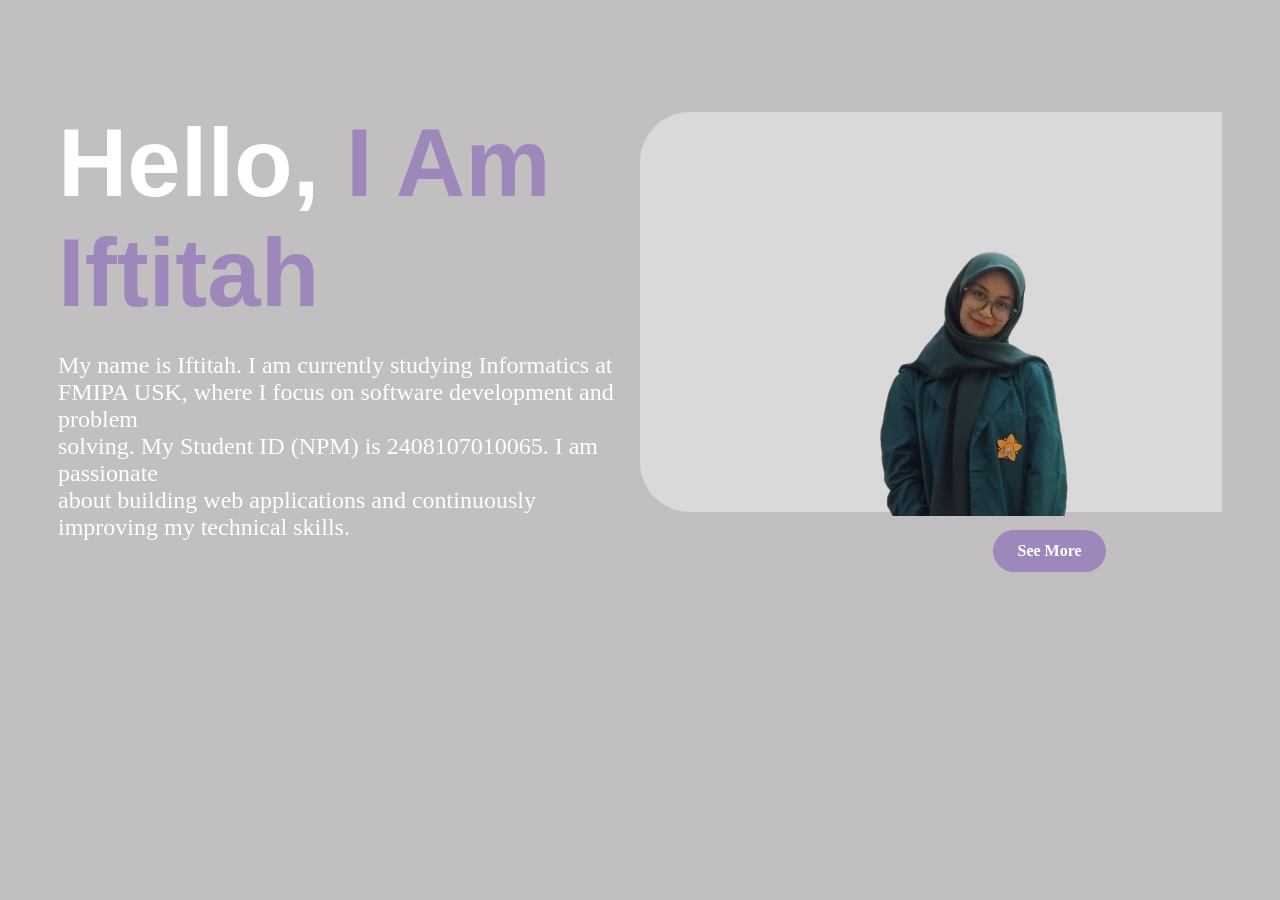
==== index.html @ fc4e30b4 "first" ====
<!DOCTYPE html>
<html>
    <head>
        <link rel="stylesheet" href="style.css">
    </head>
    <body>
    <div class="about-section">
        <div class="text">
            <div class="hero">
                <span class="white">Hello, </span>
                <span class="purple">I Am <br>Iftitah</span>
            </div>
            <p>
                My name is Iftitah. I am currently studying Informatics at <br>
                FMIPA USK, where I focus on software development and problem <br>
                solving. My Student ID (NPM) is 2408107010065. I am passionate <br>
                about building web applications and continuously improving my technical skills.
            </p>
        </div>

        <div class="wrapper">
            <div class="rectangle"></div>
            <img src="assets/me.png" alt="pic" class="photo">
            <a href="about.html" class="next-btn">See More</a>
        </div>
    </div>

</html>
---- style.css ----
body{
    background-color: #c1bfbf;
}

.hero {
    width: 100%;
    font-family: 'Inter', sans-serif;
    font-size: 96px;
    font-weight: 700;
    margin-top: 50px;
}

.about-section {
    display: flex;
    justify-content: space-between;
    align-items: center;
    padding: 50px;
}

.text {
    width: 50%;
}

.image {
    width: 40%;
    text-align: right;
}

.image img {
    max-width: 100%;
    height: auto;
}
.white {
    color: white;
}

.purple {
    color: #9E87BA;
}

p {
color: white;
font-size: 24px;
font-family: Inter;
font-weight: 500;
}

table, th, td {
  border: 1px solid black;
}

th, td {
  padding: 15px;
  text-align: center;
}

.wrapper {
    position: relative;
    width: 50%;
    height: 400px;
}

.rectangle {
    position: absolute;
    right: 0;
    width: 100%;
    height: 100%;
    background-color: #D9D9D9;
    border-radius: 50px 0 0 50px;
    z-index: 1;
}

.photo {
    position: absolute;
    right: 20%;
    top: 30%;
    width: 250px;
    z-index: 2;
}

.next-btn {
    position: absolute;
    bottom: -60px; /* supaya di bawah rectangle */
    right: 20%;
    padding: 12px 24px;
    background-color: #9E87BA;
    color: white;
    text-decoration: none;
    border-radius: 30px;
    font-weight: bold;
    transition: 0.3s;
}

.next-btn:hover {
    background-color: #6B5D8E;
}

.lists {
    display: flex;
    justify-content: space-between;
    padding: 50px;
}

.list-item {
    width: 30%;
}
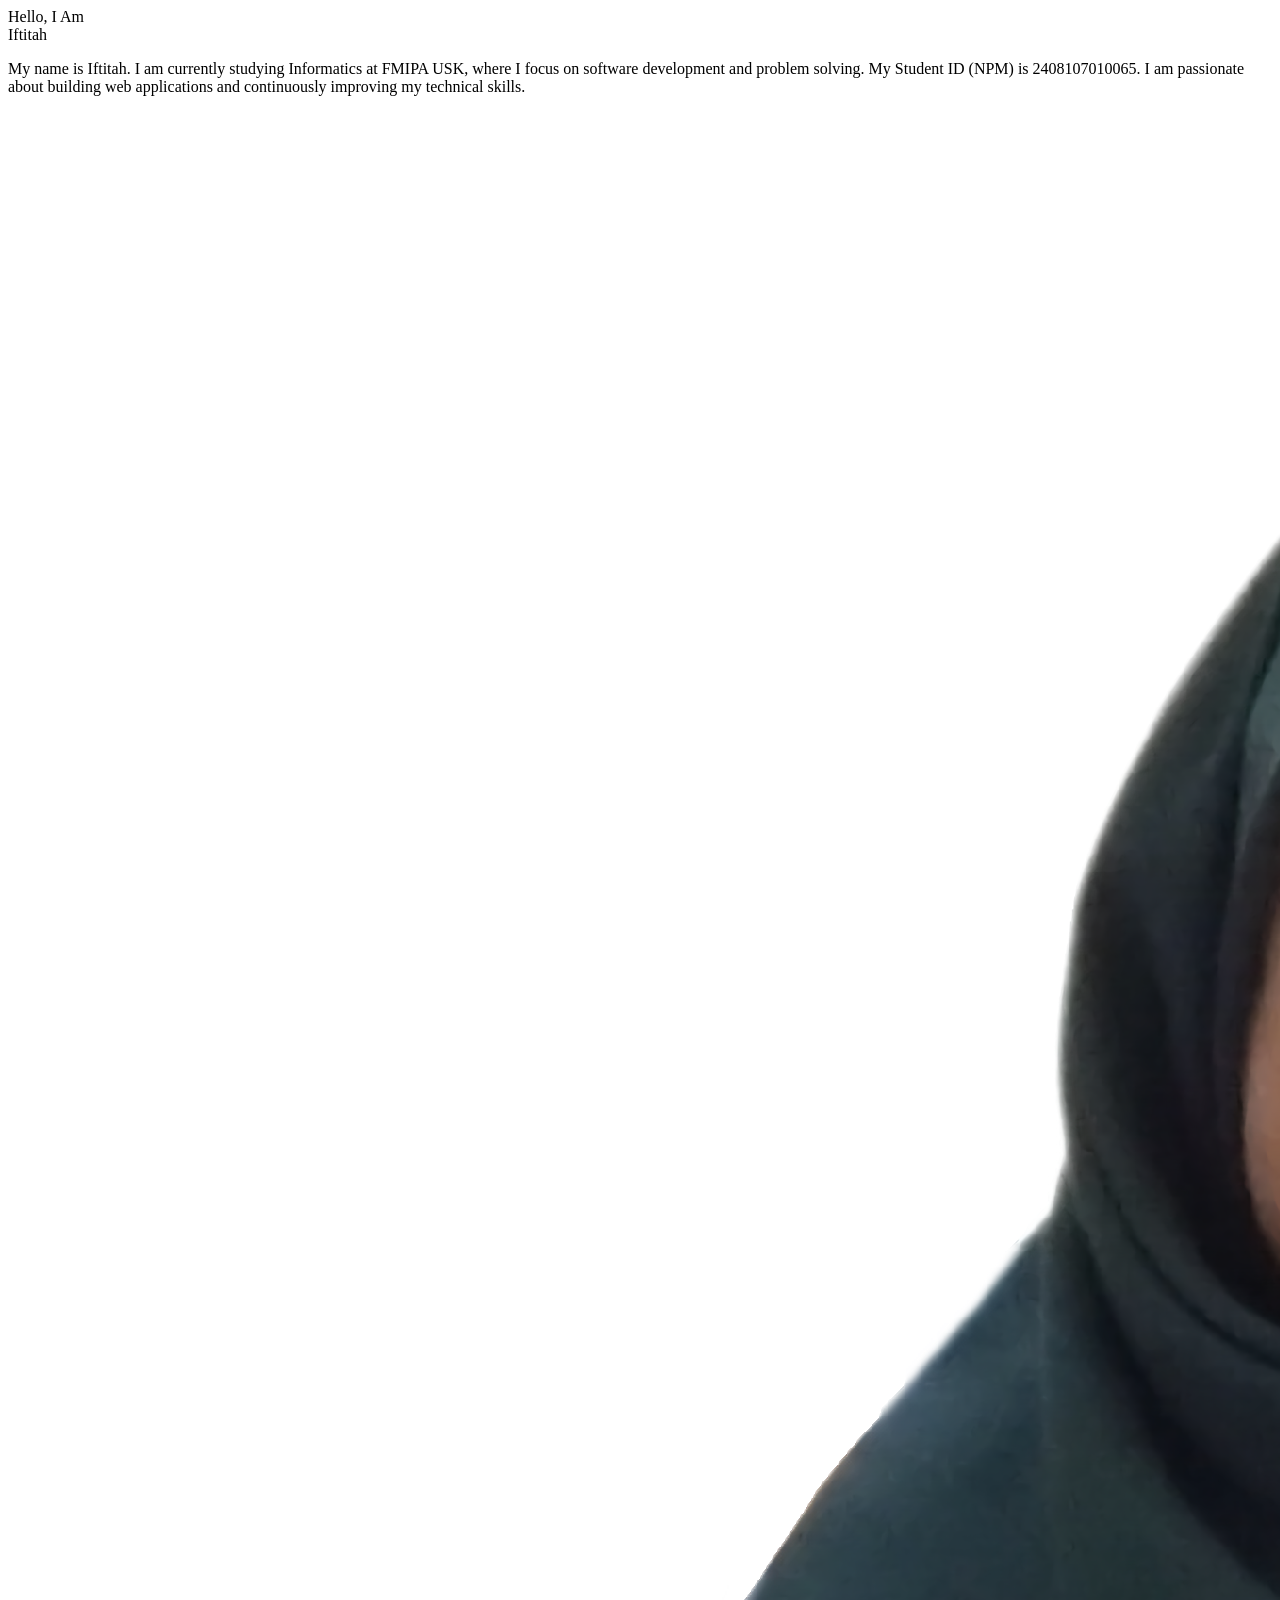
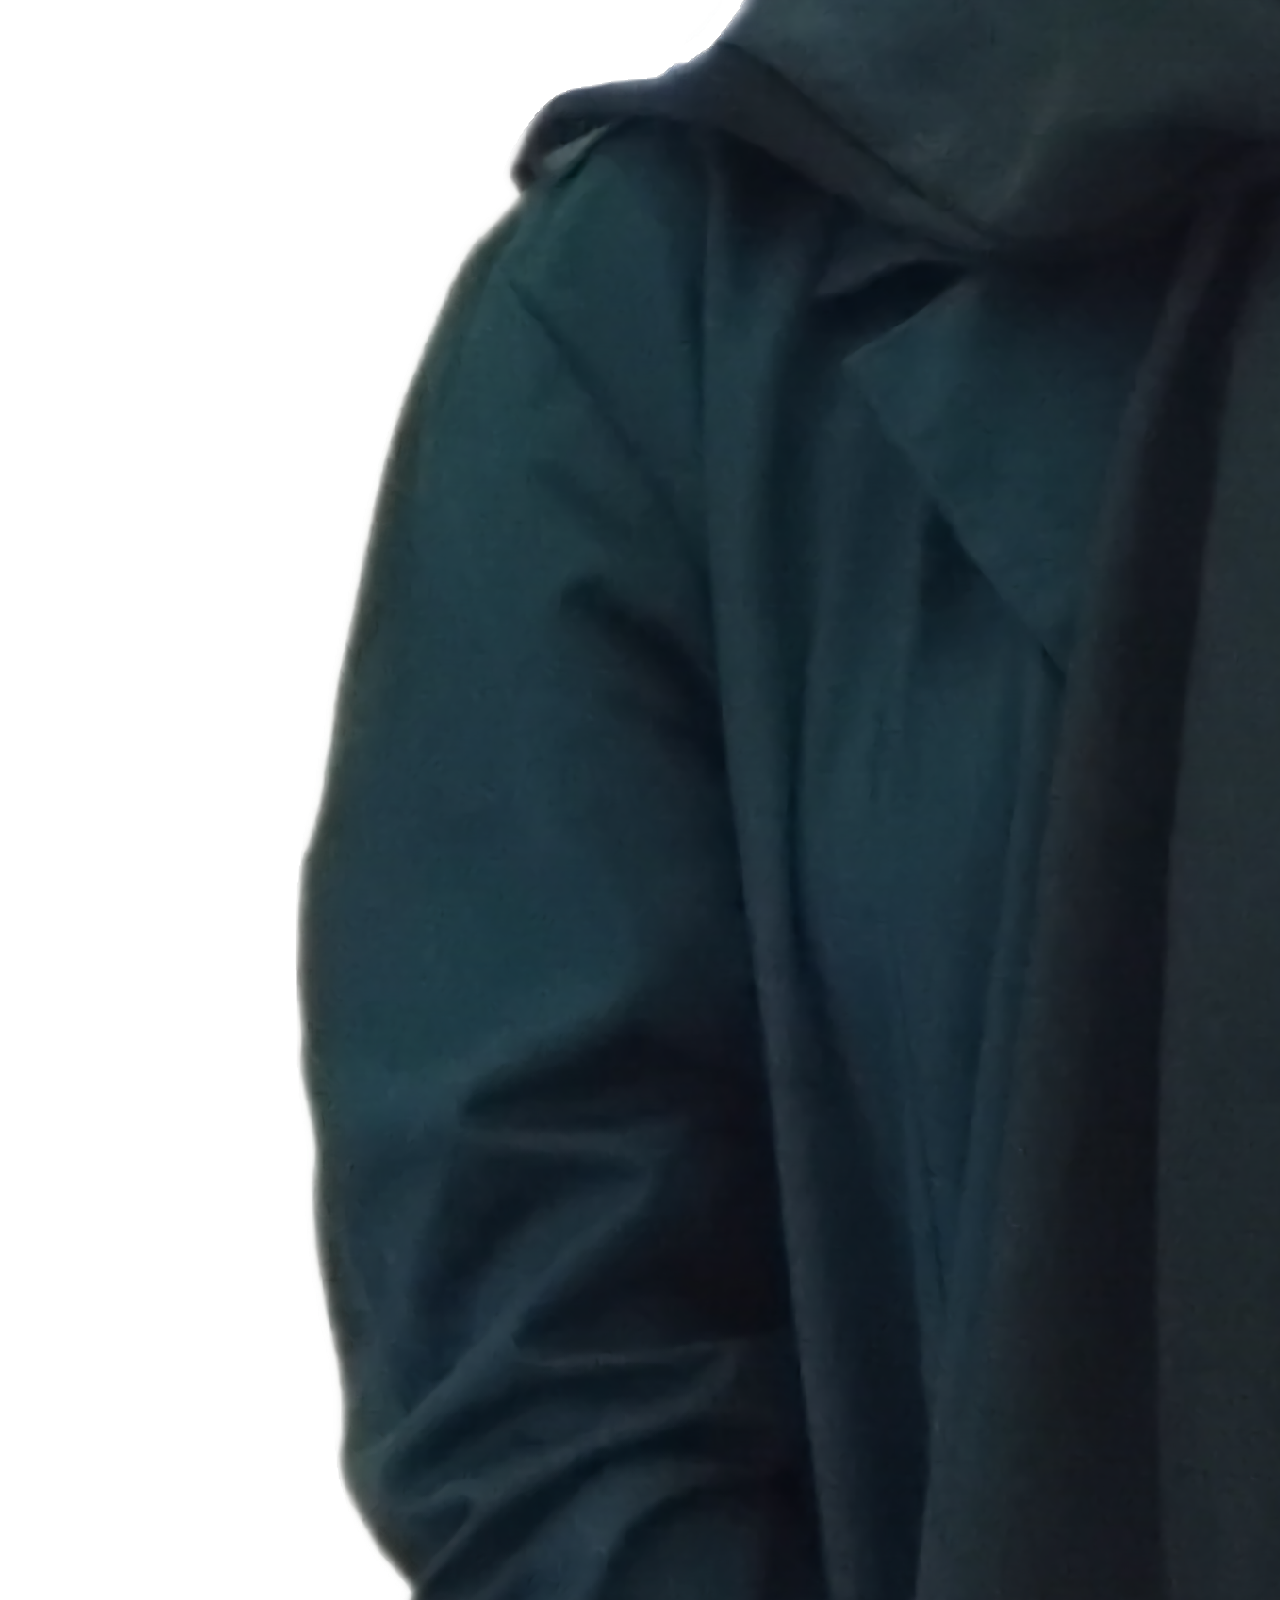
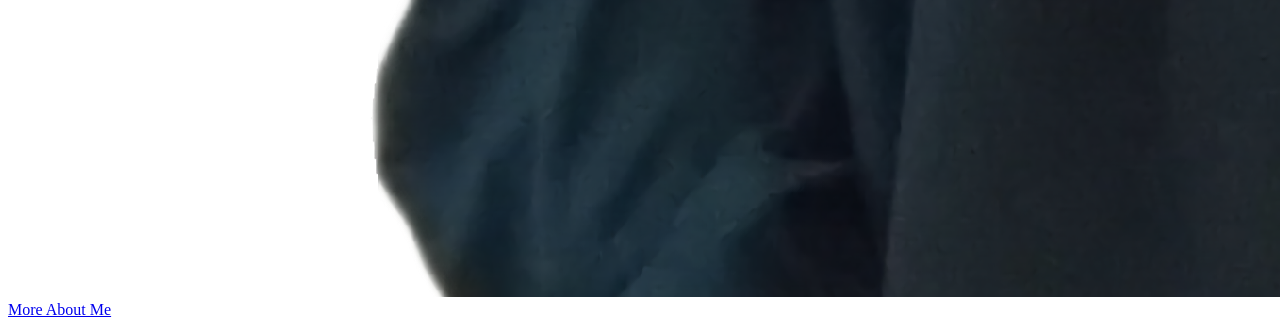
==== commit 8e07b03d: "rapihin code" ====
--- a/index.html
+++ b/index.html
@@ -1,28 +1,34 @@
 <!DOCTYPE html>
-<html>
-    <head>
-        <link rel="stylesheet" href="style.css">
-    </head>
-    <body>
+<html lang="en">
+<head>
+    <meta charset="UTF-8">
+    <meta name="viewport" content="width=device-width, initial-scale=1.0">
+    <title>Iftitah Portfolio</title>
+    <link rel="stylesheet" href="styles.css">
+</head>
+<body>
+
     <div class="about-section">
         <div class="text">
             <div class="hero">
                 <span class="white">Hello, </span>
                 <span class="purple">I Am <br>Iftitah</span>
             </div>
+
             <p>
-                My name is Iftitah. I am currently studying Informatics at <br>
-                FMIPA USK, where I focus on software development and problem <br>
-                solving. My Student ID (NPM) is 2408107010065. I am passionate <br>
-                about building web applications and continuously improving my technical skills.
+                My name is Iftitah. I am currently studying Informatics at FMIPA USK, 
+                where I focus on software development and problem solving. 
+                My Student ID (NPM) is 2408107010065. 
+                I am passionate about building web applications and continuously improving my technical skills.
             </p>
         </div>
 
         <div class="wrapper">
             <div class="rectangle"></div>
-            <img src="assets/me.png" alt="pic" class="photo">
-            <a href="about.html" class="next-btn">See More</a>
+            <img src="assets/me.png" alt="Iftitah Photo" class="photo">
+            <a href="about.html" class="next-btn">More About Me</a>
         </div>
     </div>
 
-</html>
+</body>
+</html>
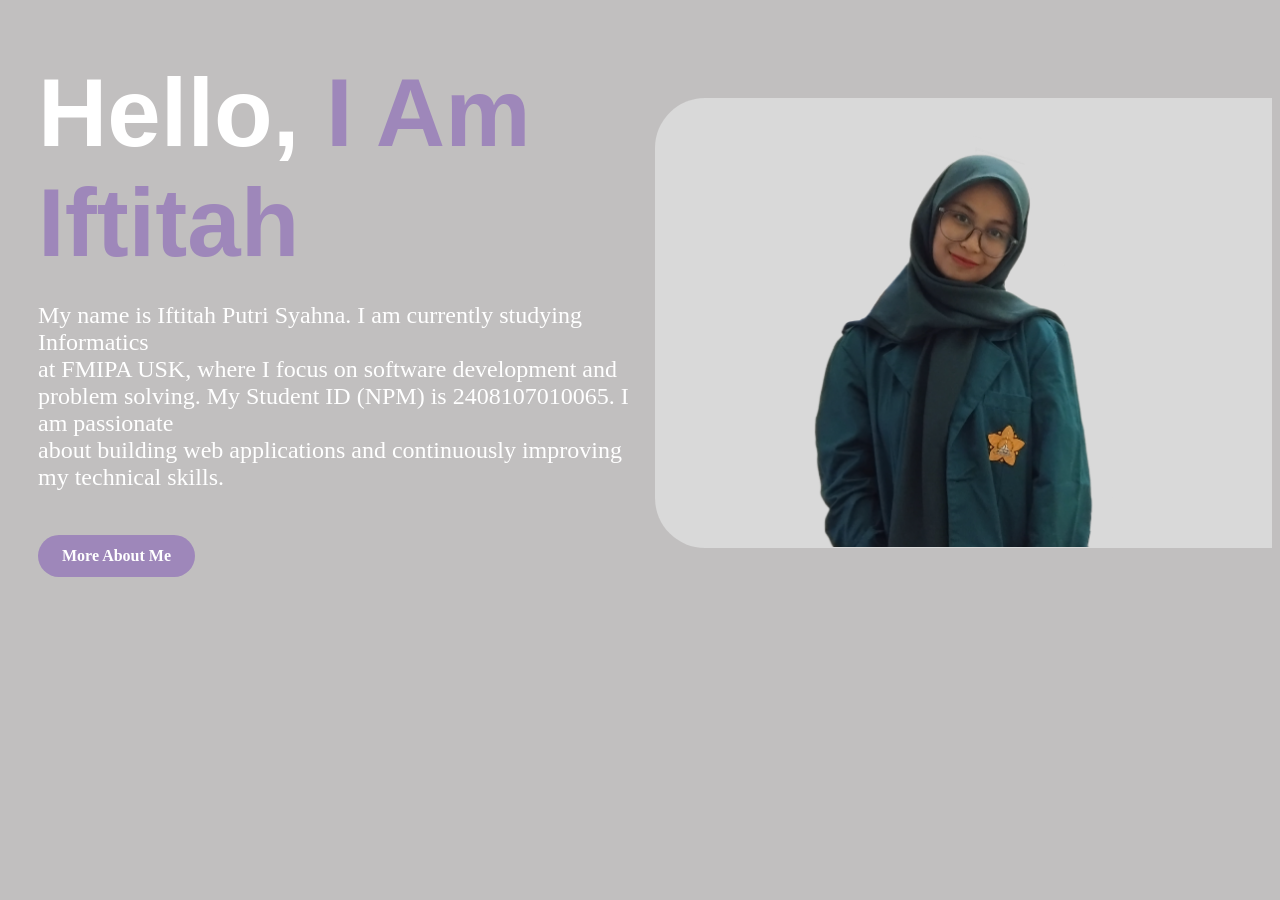
==== commit fbdc6c22: "komit" ====
--- a/index.html
+++ b/index.html
@@ -10,23 +10,24 @@
 
     <div class="about-section">
         <div class="text">
-            <div class="hero">
+            <div class="bio">
                 <span class="white">Hello, </span>
                 <span class="purple">I Am <br>Iftitah</span>
             </div>
 
             <p>
-                My name is Iftitah. I am currently studying Informatics at FMIPA USK, 
-                where I focus on software development and problem solving. 
+                My name is Iftitah Putri Syahna. I am currently studying Informatics <br>
+                at FMIPA USK, where I focus on software development and problem solving. 
                 My Student ID (NPM) is 2408107010065. 
-                I am passionate about building web applications and continuously improving my technical skills.
+                I am passionate <br>
+                about building web applications and continuously improving my technical skills.
             </p>
+            <a href="about.html" class="next-btn">More About Me</a>
         </div>
 
         <div class="wrapper">
             <div class="rectangle"></div>
             <img src="assets/me.png" alt="Iftitah Photo" class="photo">
-            <a href="about.html" class="next-btn">More About Me</a>
         </div>
     </div>
 
--- a/styles.css
+++ b/styles.css
@@ -0,0 +1,79 @@
+body{
+    background-color: #c1bfbf;
+}
+
+.bio {
+    width: 100%;
+    font-family: 'Inter', sans-serif;
+    font-size: 96px;
+    font-weight: 700;
+    margin-top: 50px;
+}
+
+.about-section {
+    display: flex;
+    justify-content: space-between;
+    align-items: center;
+    padding-left: 30px;
+}
+
+.text {
+    width: 50%;
+}
+
+.white {
+    color: white;
+}
+
+.purple {
+    color: #9E87BA;
+}
+
+p {
+color: white;
+font-size: 24px;
+font-family: Inter;
+font-weight: 500;
+}
+
+.wrapper {
+    position: relative;
+    width: 50%;
+    margin-top: 5%;
+    height: 450px;
+}
+
+.rectangle {
+    position: absolute;
+    left: 0;
+    width: 100%;
+    height: 100%;
+    background-color: #D9D9D9;
+    border-radius: 50px 0 0 50px;
+    z-index: 1;
+}
+
+.photo {
+    position: absolute;
+    right: 20%;
+    top: 6%;
+    width: 370px;
+    z-index: 2;
+}
+
+.next-btn {
+    display: inline-block;
+    margin-top: 20px;
+    padding: 12px 24px;
+    background-color: #9E87BA;
+    color: white;
+    text-decoration: none;
+    border-radius: 30px;
+    font-weight: bold;
+    transition: 0.3s;
+}
+
+.next-btn:hover {
+    background-color: #6B5D8E;
+}
+
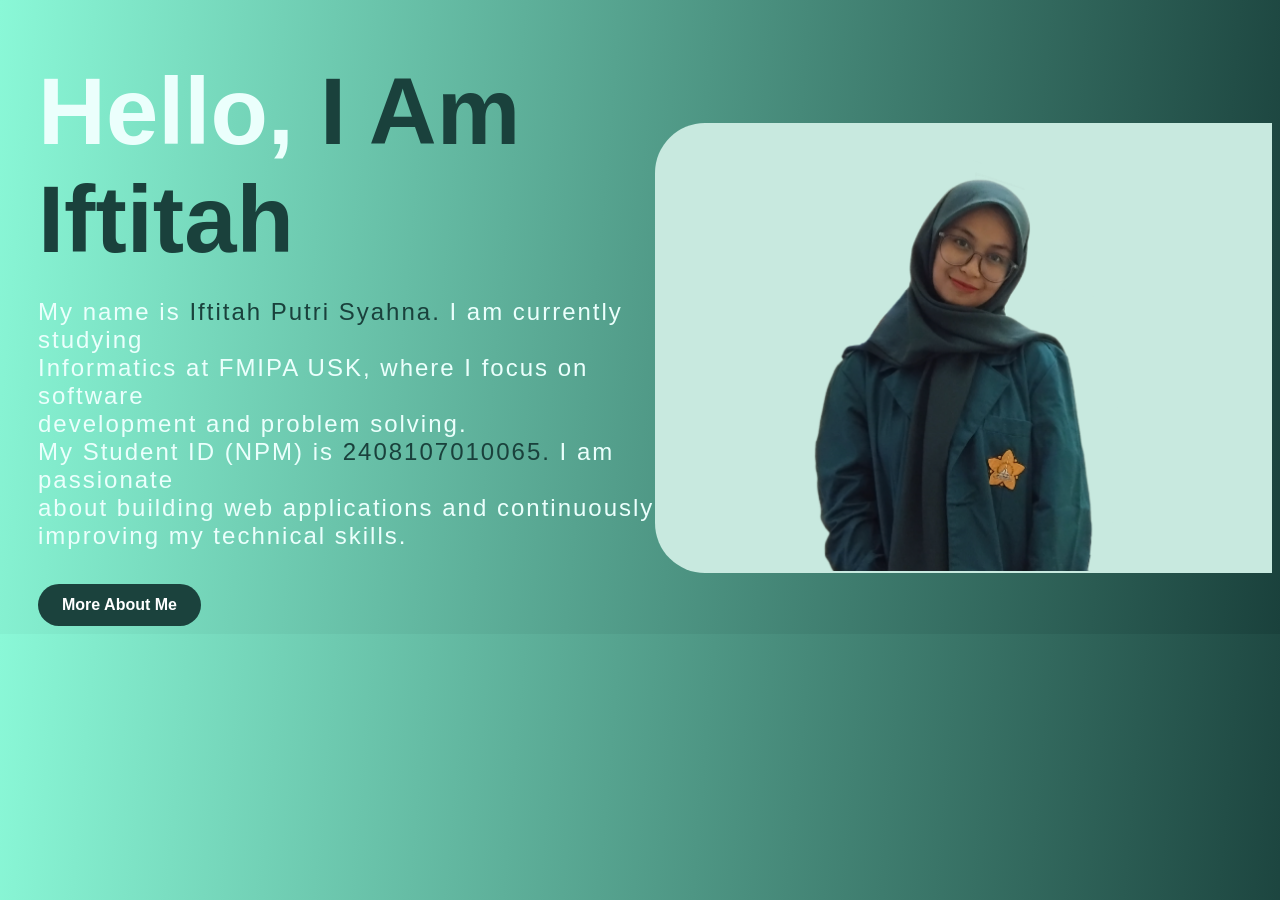
==== commit 7272cc43: "fix style" ====
--- a/index.html
+++ b/index.html
@@ -16,9 +16,10 @@
             </div>
 
             <p>
-                My name is Iftitah Putri Syahna. I am currently studying Informatics <br>
-                at FMIPA USK, where I focus on software development and problem solving. 
-                My Student ID (NPM) is 2408107010065. 
+                My name is <span class ="purple"> Iftitah Putri Syahna.</span> I am currently studying <br>
+                Informatics at FMIPA USK, where I focus on software <br>
+                development and problem solving. <br>
+                My Student ID (NPM) is <span class ="purple"> 2408107010065.</span>
                 I am passionate <br>
                 about building web applications and continuously improving my technical skills.
             </p>
--- a/styles.css
+++ b/styles.css
@@ -1,11 +1,10 @@
 body{
-    background-color: #c1bfbf;
+    background: linear-gradient(95deg, #8AF8D7 0%, #1A413C 100%);
 }
-
 .bio {
     width: 100%;
     font-family: 'Inter', sans-serif;
-    font-size: 96px;
+    font-size: 94px;
     font-weight: 700;
     margin-top: 50px;
 }
@@ -22,18 +21,26 @@
 }
 
 .white {
-    color: white;
+    color: #EBFFFC;
 }
 
 .purple {
-    color: #9E87BA;
+    color: #1A413C;
 }
 
 p {
+color: #EBFFFC;
+letter-spacing: 2px;
+font-size: 24px;
+font-family: 'Inter', sans-serif;
+font-weight: 500;
+}
+
+h3 {
 color: white;
-font-size: 24px;
-font-family: Inter;
-font-weight: 500;
+font-size: 30px;
+font-family: 'Inter', sans-serif;
+font-weight: 700;
 }
 
 .wrapper {
@@ -48,7 +55,7 @@
     left: 0;
     width: 100%;
     height: 100%;
-    background-color: #D9D9D9;
+    background-color: #C8E9DF;
     border-radius: 50px 0 0 50px;
     z-index: 1;
 }
@@ -63,9 +70,10 @@
 
 .next-btn {
     display: inline-block;
-    margin-top: 20px;
+    font-family: 'Inter', sans-serif;
+    margin-top: 10px;
     padding: 12px 24px;
-    background-color: #9E87BA;
+    background-color: #1B423D;
     color: white;
     text-decoration: none;
     border-radius: 30px;
@@ -74,6 +82,32 @@
 }
 
 .next-btn:hover {
-    background-color: #6B5D8E;
+    background-color: #66BDA5;
 }
 
+.lists {
+    font-size: 22px;
+    font-family: 'Inter', sans-serif;
+    font-weight: 500;
+    display: flex;
+    justify-content: center;
+    gap: 200px; 
+    padding: 30px;
+}
+
+.list-item {
+    width: 250px;
+}
+
+table, th, td {
+  border: 1px solid black;
+  font-size: 22px;
+font-family: 'Inter', sans-serif;
+  font-weight: 500;
+
+}
+
+th, td {
+  padding: 15px;
+  text-align: center;
+}
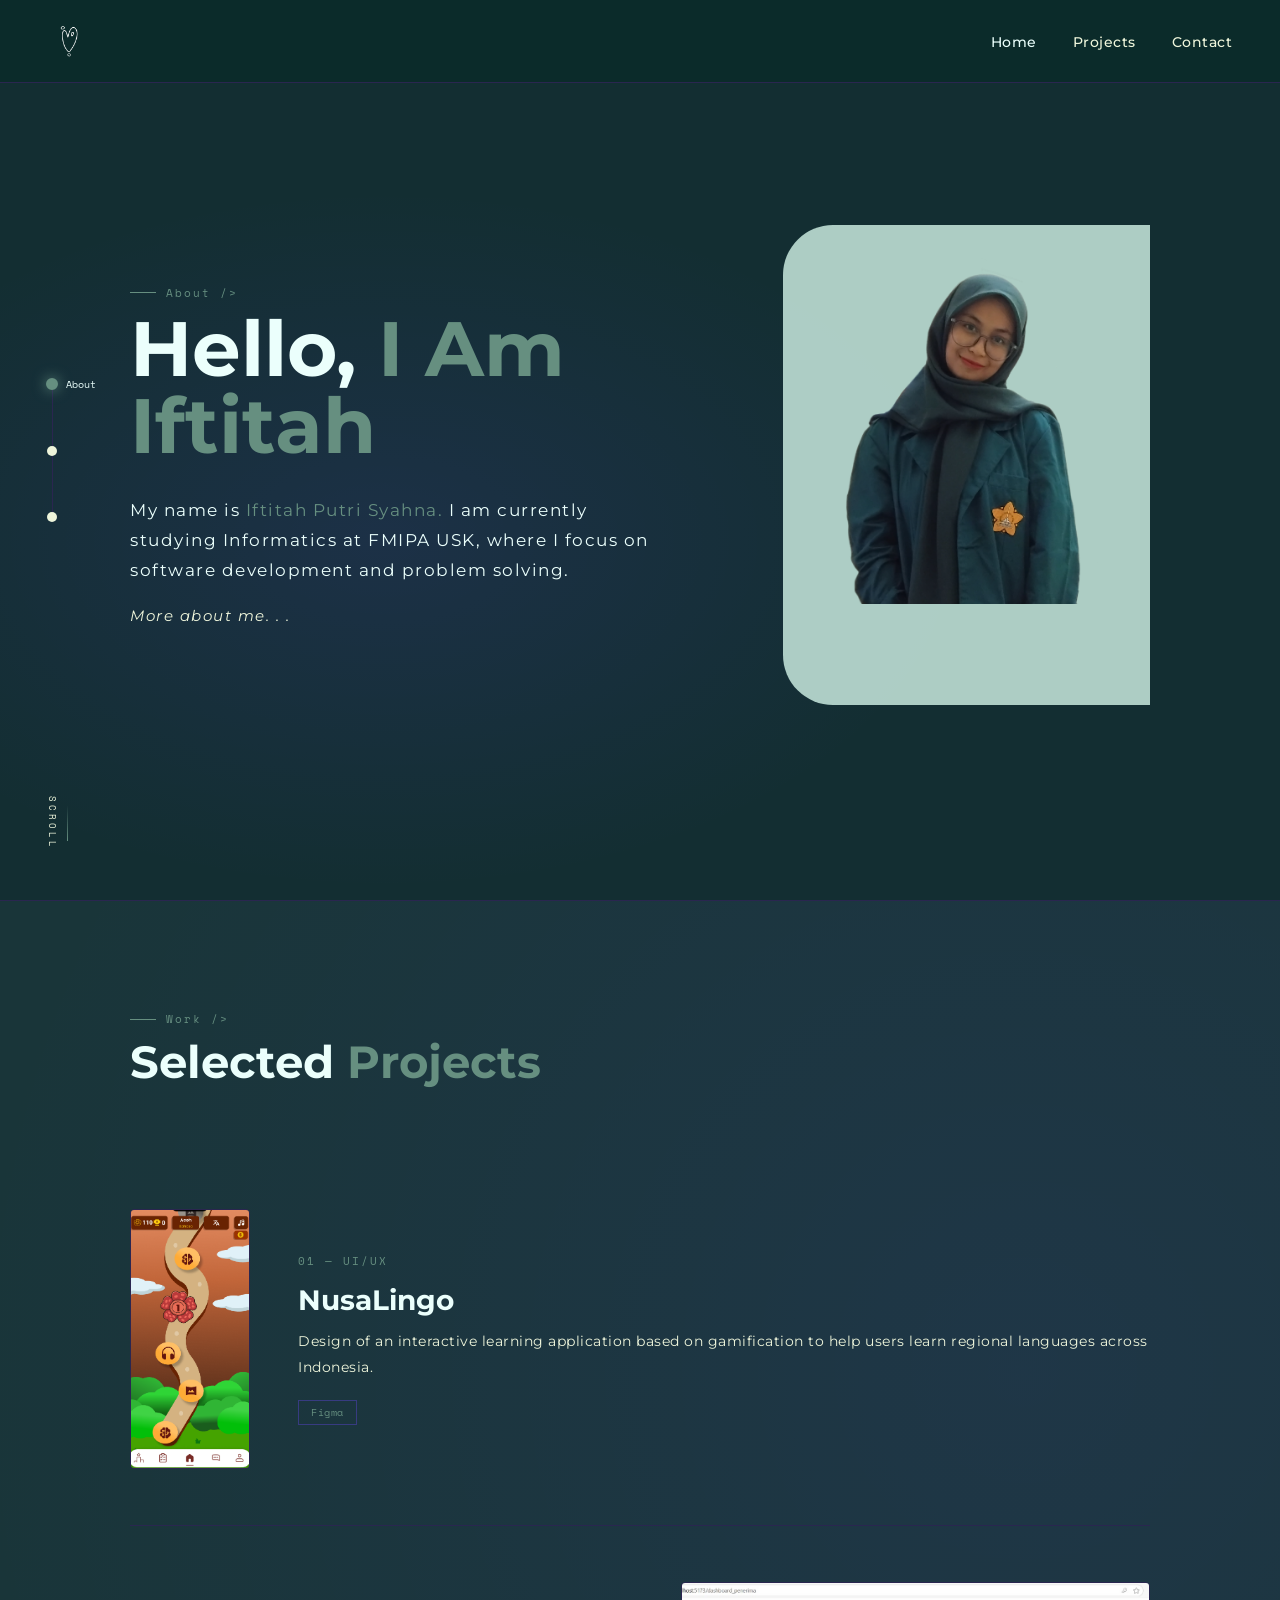
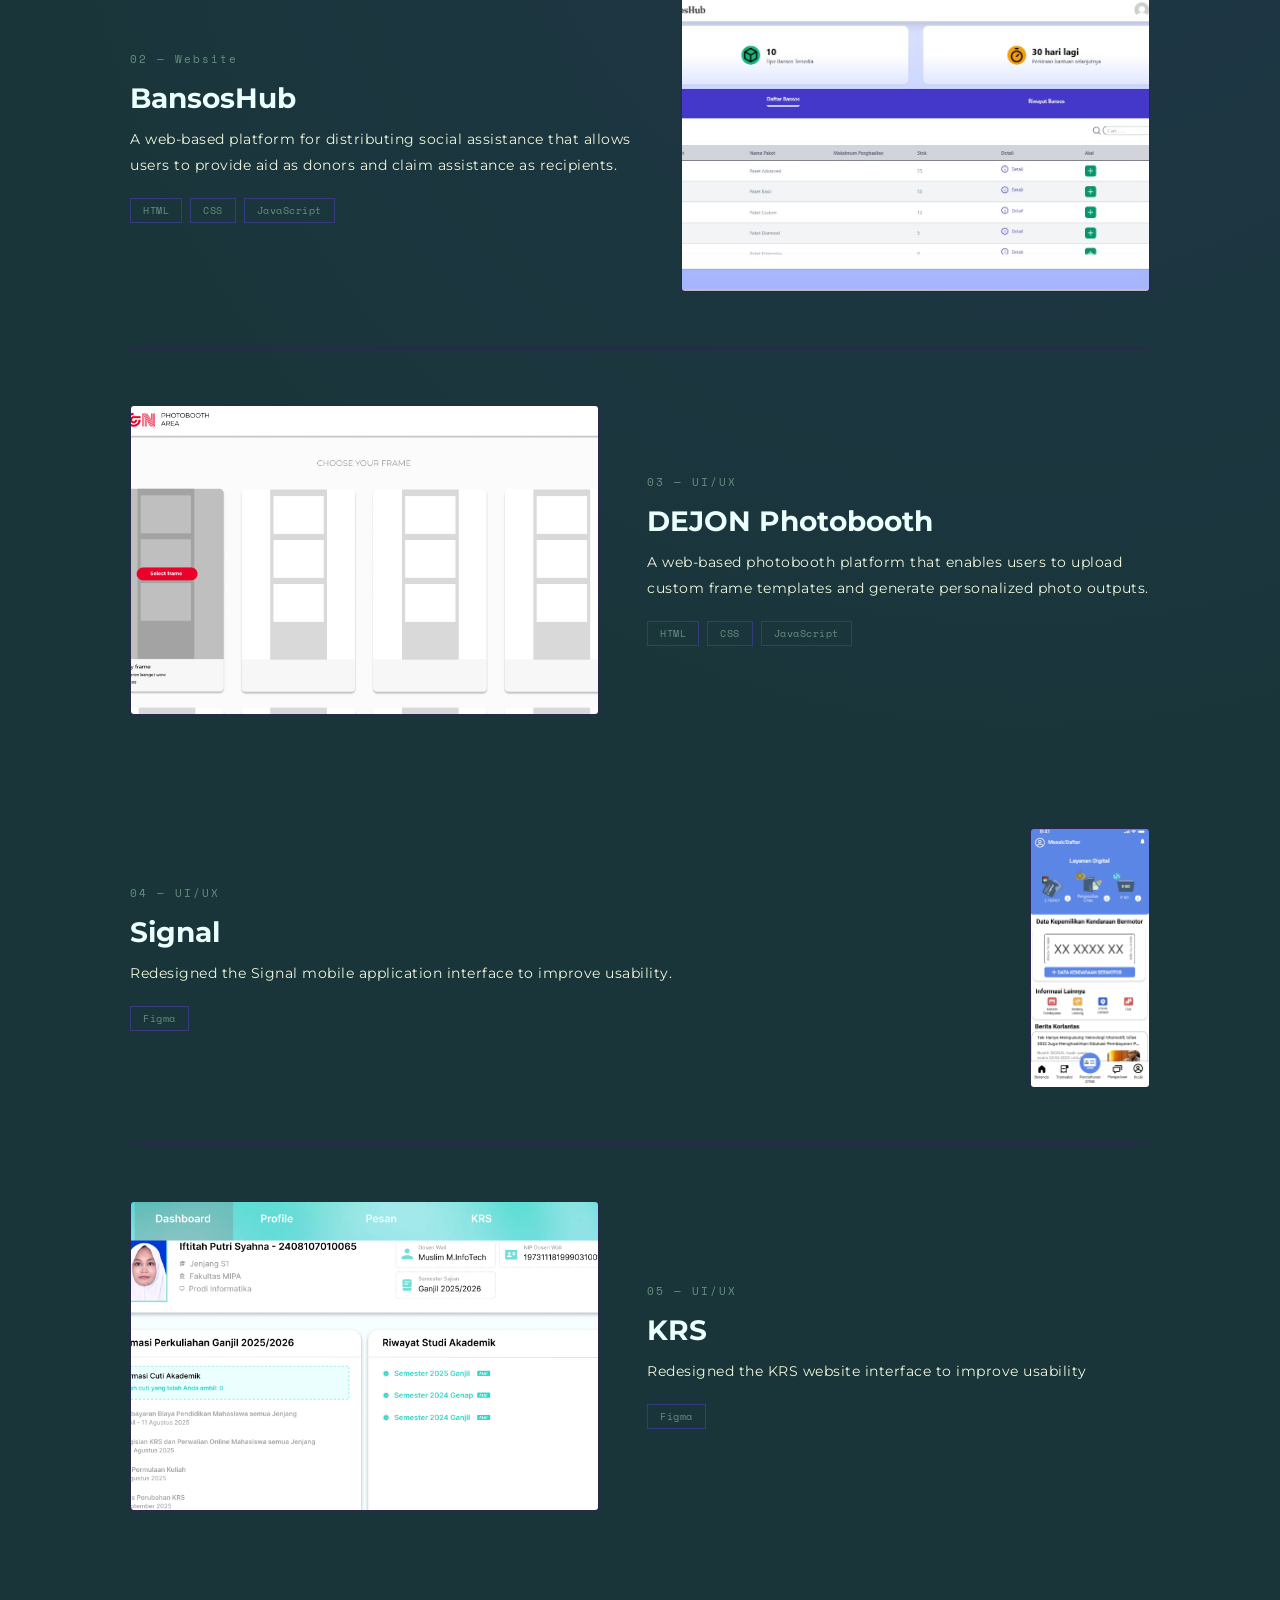
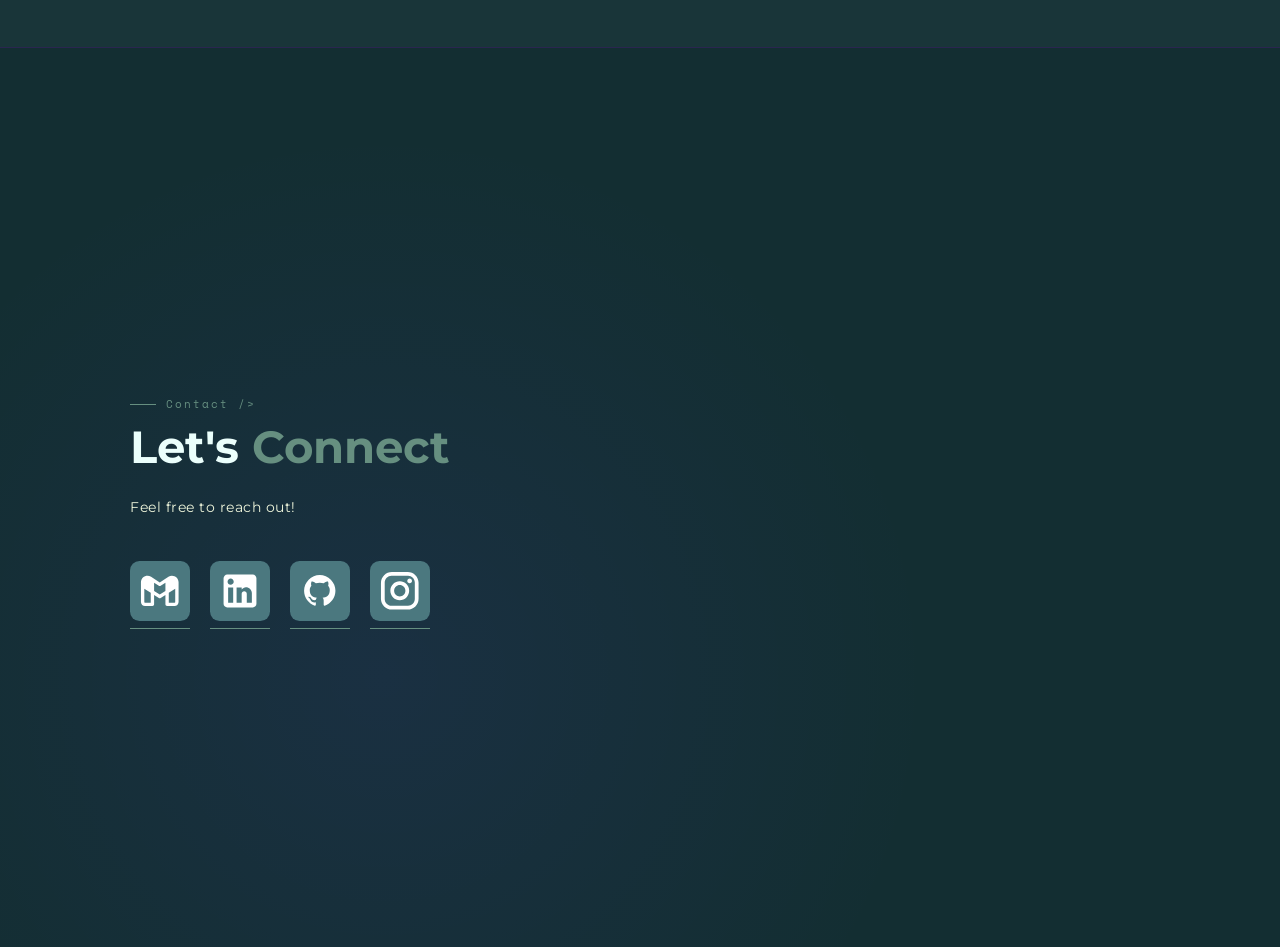
==== commit c3969b77: "fix porto" ====
--- a/index.html
+++ b/index.html
@@ -1,36 +1,164 @@
 <!DOCTYPE html>
 <html lang="en">
 <head>
-    <meta charset="UTF-8">
-    <meta name="viewport" content="width=device-width, initial-scale=1.0">
-    <title>Iftitah Portfolio</title>
-    <link rel="stylesheet" href="styles.css">
+  <meta charset="UTF-8">
+  <meta name="viewport" content="width=device-width, initial-scale=1.0">
+  <title>Iftitah Portfolio</title>
+  <link href= "styles.css" rel="stylesheet">
+  <link href="https://fonts.googleapis.com/css2?family=Montserrat:ital,wght@0,400;0,500;0,700;1,400&family=Playfair+Display:ital@1&family=Space+Mono:wght@400;700&display=swap" rel="stylesheet">
+
 </head>
 <body>
 
-    <div class="about-section">
-        <div class="text">
-            <div class="bio">
-                <span class="white">Hello, </span>
-                <span class="purple">I Am <br>Iftitah</span>
-            </div>
+<!-- NAVBAR -->
+<nav class="navbar">
+  <div class="logo">
+    <!-- ganti src ke assets/logo.png kamu -->
+    <img src="assets/logo.png" onerror="this.style.display='none'; this.nextElementSibling.style.display='block'" alt="logo">
+    <span style="display:none; color:#EBFFFC; font-family:'Space Mono',monospace; font-size:16px; font-weight:700;">&lt;IF/&gt;</span>
+  </div>
+  <ul class="nav-links">
+    <li><a href="#home">Home</a></li>
+    <li><a href="#projects">Projects</a></li>
+    <li><a href="#contact">Contact</a></li>
+  </ul>
+</nav>
 
-            <p>
-                My name is <span class ="purple"> Iftitah Putri Syahna.</span> I am currently studying <br>
-                Informatics at FMIPA USK, where I focus on software <br>
-                development and problem solving. <br>
-                My Student ID (NPM) is <span class ="purple"> 2408107010065.</span>
-                I am passionate <br>
-                about building web applications and continuously improving my technical skills.
-            </p>
-            <a href="about.html" class="next-btn">More About Me</a>
+<!-- SIDE SCROLL NAV -->
+<nav class="side-nav" id="sideNav"></nav>
+<div class="scroll-hint">SCROLL</div>
+
+<!-- ── HOME / ABOUT ── -->
+<section id="home">
+  <div class="text-side">
+    <div class="section-tag reveal">About /&gt;</div>
+    <div class="bio reveal">
+      <span class="white">Hello, </span>
+      <span class="purple">I Am<br>Iftitah</span>
+    </div>
+    <p class="intro-p reveal">
+      My name is <span class="purple">Iftitah Putri Syahna.</span> I am currently studying
+      Informatics at FMIPA USK, where I focus on software
+      development and problem solving.
+    </p>
+    <p class="intro-p reveal" style="color: var(--muted); font-style: italic; font-size:15px;">
+      More about me. . .
+    </p>
+  </div>
+
+  <div class="photo-wrapper reveal">
+    <div class="rectangle"></div>
+    <img src="assets/me.png" class="photo"
+         onerror="this.style.display='none'; this.nextElementSibling.style.display='flex'"
+         alt="Iftitah Photo">
+    <div class="photo-placeholder" style="display:none;">your photo here</div>
+  </div>
+</section>
+
+<!-- ── PROJECTS ── -->
+<section id="projects">
+  <div class="section-tag reveal">Work /&gt;</div>
+  <h2 class="reveal">Selected <span class="accent">Projects</span></h2>
+
+  <div class="project-list">
+
+    <div class="project left">
+      <img src="assets/nl2.png" alt="Project 01" style="width:120px;"
+           onerror="this.style.display='none'; this.nextElementSibling.style.display='flex'">
+      <div class="img-placeholder" style="display:none;">NusaLingo Preview</div>
+      <div class="project-content">
+        <div class="project-num">01 — UI/UX</div>
+        <h3>NusaLingo</h3>
+        <p>Design of an interactive learning application based on gamification to help users learn regional languages across Indonesia.</p>
+        <div class="project-tags">
+          <span class="tag">Figma</span>
         </div>
-
-        <div class="wrapper">
-            <div class="rectangle"></div>
-            <img src="assets/me.png" alt="Iftitah Photo" class="photo">
-        </div>
+      </div>
     </div>
 
+    <div class="project right" style="transition-delay:.1s">
+      <img src="assets/bansoshub2.jpg" alt="Project 02" style="height:310px;"
+           onerror="this.style.display='none'; this.nextElementSibling.style.display='flex'">
+      <div class="img-placeholder" style="display:none;">BansosHub Preview</div>
+      <div class="project-content">
+        <div class="project-num">02 — Website</div>
+        <h3>BansosHub</h3>
+        <p>A web-based platform for distributing social assistance that allows users to provide aid as donors and claim assistance as recipients.</p>
+        <div class="project-tags">
+          <span class="tag">HTML</span><span class="tag">CSS</span><span class="tag">JavaScript</span>
+        </div>
+      </div>
+    </div>
+
+    <div class="project left" style="transition-delay:.15s">
+      <img src="assets/pb.png" alt="Project 03" style="height:310px;"
+           onerror="this.style.display='none'; this.nextElementSibling.style.display='flex'">
+      <div class="img-placeholder" style="display:none;">DEJON Pb Preview</div>
+      <div class="project-content">
+        <div class="project-num">03 — UI/UX</div>
+        <h3>DEJON Photobooth</h3>
+        <p>A web-based photobooth platform that enables users to upload custom frame templates and generate personalized photo outputs.</p>
+        <div class="project-tags">
+          <span class="tag">HTML</span><span class="tag">CSS</span><span class="tag">JavaScript</span>
+        </div>
+      </div>
+    </div>
+
+    <div class="project right" style="transition-delay:.2s">
+      <img src="assets/signal 1.png" alt="Project 04" style="width:120px;"
+           onerror="this.style.display='none'; this.nextElementSibling.style.display='flex'">
+      <div class="img-placeholder" style="display:none;">Signal Preview</div>
+      <div class="project-content">
+        <div class="project-num">04 — UI/UX</div>
+        <h3>Signal</h3>
+        <p>Redesigned the Signal mobile application interface to improve usability.</p>
+        <div class="project-tags">
+          <span class="tag">Figma</span>
+        </div>
+      </div>
+    </div>
+
+    <div class="project left" style="transition-delay:.25s">
+      <img src="assets/krs.png" alt="KRS" style="height:310px;"
+           onerror="this.style.display='none'; this.nextElementSibling.style.display='flex'">
+      <div class="img-placeholder" style="display:none;">KRS Preview</div>
+      <div class="project-content">
+        <div class="project-num">05 — UI/UX</div>
+        <h3>KRS</h3>
+        <p>Redesigned the KRS website interface to improve usability</p>
+        <div class="project-tags">
+          <span class="tag">Figma</span>
+        </div>
+      </div>
+    </div>
+
+  </div>
+</section>
+
+<!-- ── CONTACT ── -->
+<section id="contact">
+  <div class="contact-inner">
+    <div class="section-tag reveal">Contact /&gt;</div>
+    <h2 class="reveal">Let's <span class="accent">Connect</span></h2>
+    <p class="reveal">
+      Feel free to reach out!
+    </p>
+    <div class="contact-links reveal">
+      <a href="mailto:iftitah@email.com" class="contact-link">
+      <img src="assets/gmail.svg" width="60"> 
+      </a>
+      <a href="#" class="contact-link">
+      <img src="assets/linkedin.svg" width="60"> 
+      </a>
+      <a href="#" class="contact-link">
+      <img src="assets/github.svg" width="60"> 
+      </a>
+      <a href="#" class="contact-link">
+      <img src="assets/instagram.svg" width="60"> 
+      </a>
+    </div>
+  </div>
+</section>
+<script src="script.js"></script>
 </body>
 </html>
--- a/styles.css
+++ b/styles.css
@@ -1,113 +1,364 @@
-body{
-    background: linear-gradient(95deg, #8AF8D7 0%, #1A413C 100%);
-}
-.bio {
-    width: 100%;
-    font-family: 'Inter', sans-serif;
-    font-size: 94px;
-    font-weight: 700;
-    margin-top: 50px;
-}
-
-.about-section {
-    display: flex;
-    justify-content: space-between;
-    align-items: center;
-    padding-left: 30px;
-}
-
-.text {
-    width: 50%;
-}
-
-.white {
-    color: #EBFFFC;
-}
-
-.purple {
-    color: #1A413C;
-}
-
-p {
-color: #EBFFFC;
-letter-spacing: 2px;
-font-size: 24px;
-font-family: 'Inter', sans-serif;
-font-weight: 500;
-}
-
-h3 {
-color: white;
-font-size: 30px;
-font-family: 'Inter', sans-serif;
-font-weight: 700;
-}
-
-.wrapper {
-    position: relative;
-    width: 50%;
-    margin-top: 5%;
-    height: 450px;
-}
-
-.rectangle {
-    position: absolute;
-    left: 0;
-    width: 100%;
-    height: 100%;
-    background-color: #C8E9DF;
-    border-radius: 50px 0 0 50px;
-    z-index: 1;
-}
-
-.photo {
-    position: absolute;
-    right: 20%;
-    top: 6%;
-    width: 370px;
-    z-index: 2;
-}
-
-.next-btn {
-    display: inline-block;
-    font-family: 'Inter', sans-serif;
-    margin-top: 10px;
-    padding: 12px 24px;
-    background-color: #1B423D;
-    color: white;
-    text-decoration: none;
-    border-radius: 30px;
-    font-weight: bold;
-    transition: 0.3s;
-}
-
-.next-btn:hover {
-    background-color: #66BDA5;
-}
-
-.lists {
-    font-size: 22px;
-    font-family: 'Inter', sans-serif;
-    font-weight: 500;
-    display: flex;
-    justify-content: center;
-    gap: 200px; 
-    padding: 30px;
-}
-
-.list-item {
-    width: 250px;
-}
-
-table, th, td {
-  border: 1px solid black;
-  font-size: 22px;
-font-family: 'Inter', sans-serif;
-  font-weight: 500;
-
-}
-
-th, td {
-  padding: 15px;
-  text-align: center;
-}
+    *, *::before, *::after { margin: 0; padding: 0; box-sizing: border-box; }
+
+    :root {
+      --bg: #132E32;
+      --surface: #193539;
+      --accent: #668F80;
+      --accent2: #C8E9DF;
+      --teal: #1A413C;
+      --text: #EBFFFC;
+      --muted: #EEF5DB;
+      --line-col: #2a2650;
+      --nav-x: 52px;
+    }
+
+    html { scroll-behavior: smooth; }
+
+    body {
+      background: var(--bg);
+      color: var(--text);
+      font-family: 'Montserrat', sans-serif;
+      overflow-x: hidden;
+    }
+
+    /* ── NAVBAR ── */
+    .navbar {
+      position: fixed; top: 0; left: 0; right: 0; z-index: 100;
+      display: flex; justify-content: space-between; align-items: center;
+      padding: 18px 48px;
+      background: rgba(11, 44, 42, 0.92);
+      backdrop-filter: blur(6px);
+      border-bottom: 1px solid var(--line-col);
+    }
+    .logo img { width: 46px; display: block; }
+    .nav-links { list-style: none; display: flex; gap: 36px; }
+    .nav-links a {
+      text-decoration: none; color: var(--muted);
+      font-size: 14px; font-weight: 500; letter-spacing: .5px;
+      transition: color .2s;
+    }
+    .nav-links a:hover,
+    .nav-links a.active { color: var(--text); }
+
+    /* ── SIDE SCROLL NAV ── */
+    .side-nav {
+      position: fixed;
+      left: var(--nav-x);
+      top: 50%;
+      transform: translateX(-50%) translateY(-50%);
+      z-index: 99;
+      display: flex;
+      flex-direction: column;
+      align-items: center;
+    }
+
+    .side-nav-item {
+      display: flex;
+      flex-direction: column;
+      align-items: center;
+      cursor: pointer;
+      position: relative;
+    }
+
+    .side-nav-item .dot {
+      width: 10px; height: 10px;
+      border-radius: 50%;
+      background: var(--muted);
+      border: 2px solid transparent;
+      transition: all .3s ease;
+      position: relative;
+      z-index: 2;
+    }
+
+    .side-nav-item .dot-label {
+      position: absolute;
+      left: 18px;
+      top: 50%; transform: translateY(-50%) translateX(-4px);
+      font-family: 'Space Mono', monospace;
+      font-size: 10px;
+      color: var(--muted);
+      white-space: nowrap;
+      opacity: 0;
+      transition: all .25s ease;
+      pointer-events: none;
+    }
+
+    .side-nav-item:hover .dot-label,
+    .side-nav-item.active .dot-label {
+      opacity: 1; transform: translateY(-50%) translateX(0);
+      color: var(--text);
+    }
+
+    .side-nav-item.active .dot {
+      background: var(--accent);
+      border-color: var(--accent);
+      box-shadow: 0 0 14px var(--accent);
+      width: 12px; height: 12px;
+    }
+
+    .side-nav-line {
+      width: 1px; height: 56px;
+      background: var(--line-col);
+      position: relative; overflow: hidden;
+    }
+    .side-nav-line::after {
+      content: '';
+      position: absolute; top: -100%; left: 0;
+      width: 100%; height: 100%;
+      background: linear-gradient(to bottom, transparent, var(--accent), transparent);
+      animation: lineTravel 2.5s ease-in-out infinite;
+    }
+    @keyframes lineTravel { 0%{top:-100%} 100%{top:200%} }
+
+    .scroll-hint {
+      position: fixed;
+      left: calc(var(--nav-x) - 6px);
+      bottom: 50px; z-index: 99;
+      display: flex; flex-direction: column; align-items: center; gap: 8px;
+      color: var(--muted);
+      font-family: 'Space Mono', monospace;
+      font-size: 9px; letter-spacing: 3px;
+      writing-mode: vertical-rl;
+    }
+    .scroll-hint::before {
+      content: '';
+      display: block; width: 1px; height: 36px;
+      background: linear-gradient(to bottom, transparent, var(--accent));
+    }
+
+    /* ── SECTIONS ── */
+    section {
+      min-height: 100vh;
+      padding: 110px 130px 80px;
+      position: relative;
+    }
+    section + section { border-top: 1px solid var(--line-col); }
+
+    /* ── HOME / ABOUT ── */
+    #home {
+      display: flex;
+      align-items: center;
+      justify-content: space-between;
+      gap: 40px;
+      background:
+        radial-gradient(ellipse 70% 60% at 30% 60%, rgba(108,71,255,.1) 0%, transparent 65%),
+        var(--bg);
+    }
+
+    .text-side { flex: 1; max-width: 52%; }
+
+    .bio {
+      font-size: clamp(52px, 6vw, 94px);
+      font-weight: 700;
+      line-height: 1.0;
+      margin-bottom: 32px;
+      margin-top: 10px;
+    }
+    .bio .white { color: var(--text); }
+    .bio .purple { color: var(--accent); }
+
+    .intro-p {
+      color: var(--text);
+      letter-spacing: 1.5px;
+      font-size: clamp(14px, 1.3vw, 18px);
+      font-weight: 400;
+      line-height: 1.8;
+      margin-bottom: 16px;
+    }
+    .intro-p .purple { color: var(--accent); }
+
+    .section-tag {
+      font-family: 'Space Mono', monospace;
+      font-size: 11px;
+      color: var(--accent);
+      letter-spacing: 2px;
+      margin-bottom: 8px;
+      display: flex; align-items: center; gap: 10px;
+    }
+    .section-tag::before {
+      content: '';
+      display: block; width: 26px; height: 1px;
+      background: var(--accent);
+    }
+
+    /* photo wrapper */
+    .photo-wrapper {
+      flex: 0 0 36%;
+      position: relative;
+      height: 480px;
+    }
+    .rectangle {
+      position: absolute; left: 0; top: 0;
+      width: 100%; height: 100%;
+      background: var(--accent2);
+      border-radius: 50px 0 0 50px;
+      z-index: 1;
+      opacity: .85;
+    }
+    .photo-wrapper img.photo {
+      position: absolute;
+      right: 6%; top: 5%;
+      width: 85%;
+      z-index: 2;
+      object-fit: cover;
+      border-radius: 4px;
+    }
+    /* placeholder if no image */
+    .photo-wrapper .photo-placeholder {
+      position: absolute;
+      right: 6%; top: 5%;
+      width: 85%; height: 88%;
+      z-index: 2;
+      background: linear-gradient(135deg, #1f1a4d 0%, #2d2660 100%);
+      border-radius: 4px;
+      display: flex; align-items: center; justify-content: center;
+      color: var(--muted);
+      font-family: 'Space Mono', monospace;
+      font-size: 12px;
+      letter-spacing: 1px;
+    }
+
+    /* ── PROJECTS ── */
+    #projects {
+      background: var(--surface);
+      background-image: radial-gradient(circle at 80% 20%, rgba(108,71,255,.07) 0%, transparent 50%);
+    }
+
+    #projects h2 {
+      font-size: clamp(28px, 3.5vw, 48px);
+      font-weight: 700;
+      margin-bottom: 64px;
+      color: var(--text);
+    }
+    #projects h2 .accent { color: var(--accent); }
+
+    .project-list { display: flex; flex-direction: column; gap: 0; }
+
+    .project {
+      display: flex;
+      align-items: center;
+      gap: 48px;
+      padding: 56px 0;
+      border-bottom: 1px solid var(--line-col);
+      opacity: 0;
+      transform: translateY(32px);
+      transition: opacity .7s ease, transform .7s ease;
+    }
+    .project.visible { opacity: 1; transform: translateY(0); }
+    .project:last-child { border-bottom: none; }
+
+    .project.right { flex-direction: row-reverse; }
+
+    .project img {
+      width: 46%;
+      height: 260px;
+      object-fit: cover;
+      border-radius: 4px;
+      border: 1px solid var(--line-col);
+      flex-shrink: 0;
+      background: #1a1640;
+    }
+
+    /* placeholder for project images */
+    .project .img-placeholder {
+      width: 46%;
+      height: 260px;
+      flex-shrink: 0;
+      background: linear-gradient(135deg, #1a1640 0%, #221d55 100%);
+      border: 1px solid var(--line-col);
+      border-radius: 4px;
+      display: flex; align-items: center; justify-content: center;
+      color: var(--muted);
+      font-family: 'Space Mono', monospace;
+      font-size: 11px;
+      letter-spacing: 1px;
+      position: relative;
+      overflow: hidden;
+    }
+    .project .img-placeholder::after {
+      content: '';
+      position: absolute; top: 0; left: 0; right: 0; height: 2px;
+      background: linear-gradient(to right, var(--accent), #ff47a3);
+    }
+
+    .project-content { flex: 1; }
+    .project-num {
+      font-family: 'Space Mono', monospace;
+      font-size: 11px;
+      color: var(--accent);
+      letter-spacing: 2px;
+      margin-bottom: 14px;
+    }
+    .project-content h3 {
+      color: var(--text);
+      font-size: clamp(20px, 2.2vw, 28px);
+      font-weight: 700;
+      margin-bottom: 12px;
+    }
+    .project-content p {
+      color: var(--muted);
+      font-size: 14px;
+      letter-spacing: .5px;
+      line-height: 1.8;
+      margin-bottom: 20px;
+    }
+    .project-tags { display: flex; flex-wrap: wrap; gap: 8px; }
+    .tag {
+      font-family: 'Space Mono', monospace;
+      font-size: 10px;
+      color: var(--accent);
+      border: 1px solid rgba(108,71,255,.35);
+      padding: 4px 12px;
+      letter-spacing: .5px;
+    }
+
+    /* ── CONTACT ── */
+    #contact {
+      background: var(--bg);
+      background-image: radial-gradient(circle at 30% 70%, rgba(108,71,255,.08) 0%, transparent 50%);
+      display: flex;
+      align-items: center;
+    }
+
+    .contact-inner { max-width: 620px; }
+    .contact-inner h2 {
+      font-size: clamp(28px, 3.5vw, 48px);
+      font-weight: 700;
+      margin-bottom: 20px;
+    }
+    .contact-inner h2 .accent { color: var(--accent); }
+    .contact-inner > p {
+      color: var(--muted);
+      font-size: 14px;
+      line-height: 1.9;
+      letter-spacing: .5px;
+      margin-bottom: 40px;
+    }
+    .contact-links { display: flex; gap: 20px; flex-wrap: wrap; }
+    .contact-link {
+      font-family: 'Space Mono', monospace;
+      font-size: 13px;
+      color: var(--text);
+      text-decoration: none;
+      border-bottom: 1px solid var(--accent);
+      padding-bottom: 2px;
+      transition: color .2s;
+    }
+    .contact-link:hover { color: var(--accent); }
+
+    /* ── REVEAL ── */
+    .reveal {
+      opacity: 0; transform: translateY(24px);
+      transition: opacity .65s ease, transform .65s ease;
+    }
+    .reveal.visible { opacity: 1; transform: translateY(0); }
+
+    @media (max-width: 900px) {
+      :root { --nav-x: 26px; }
+      section { padding: 90px 80px 60px; }
+      #home { flex-direction: column; padding-top: 120px; align-items: flex-start; }
+      .text-side { max-width: 100%; }
+      .photo-wrapper { width: 80%; height: 360px; align-self: center; flex: none; }
+      .project, .project.right { flex-direction: column; }
+      .project img, .project .img-placeholder { width: 100%; }
+    }
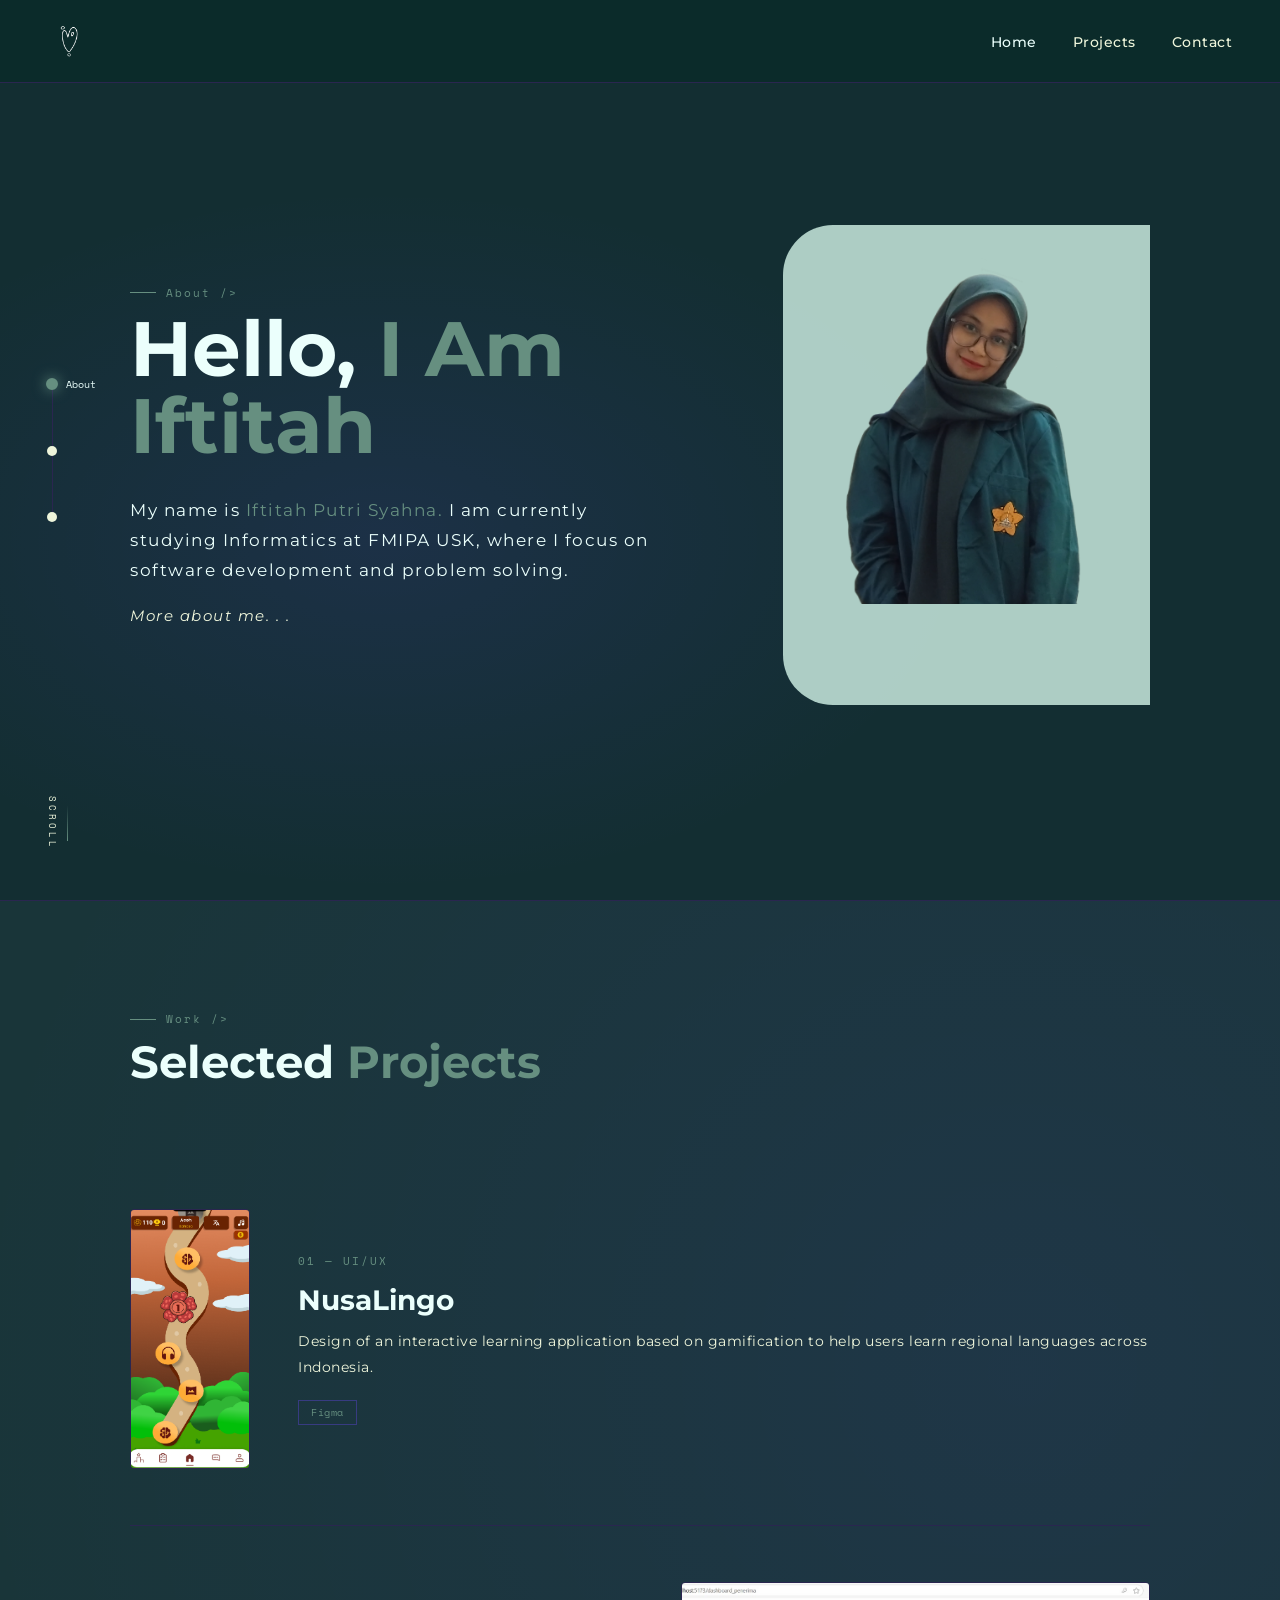
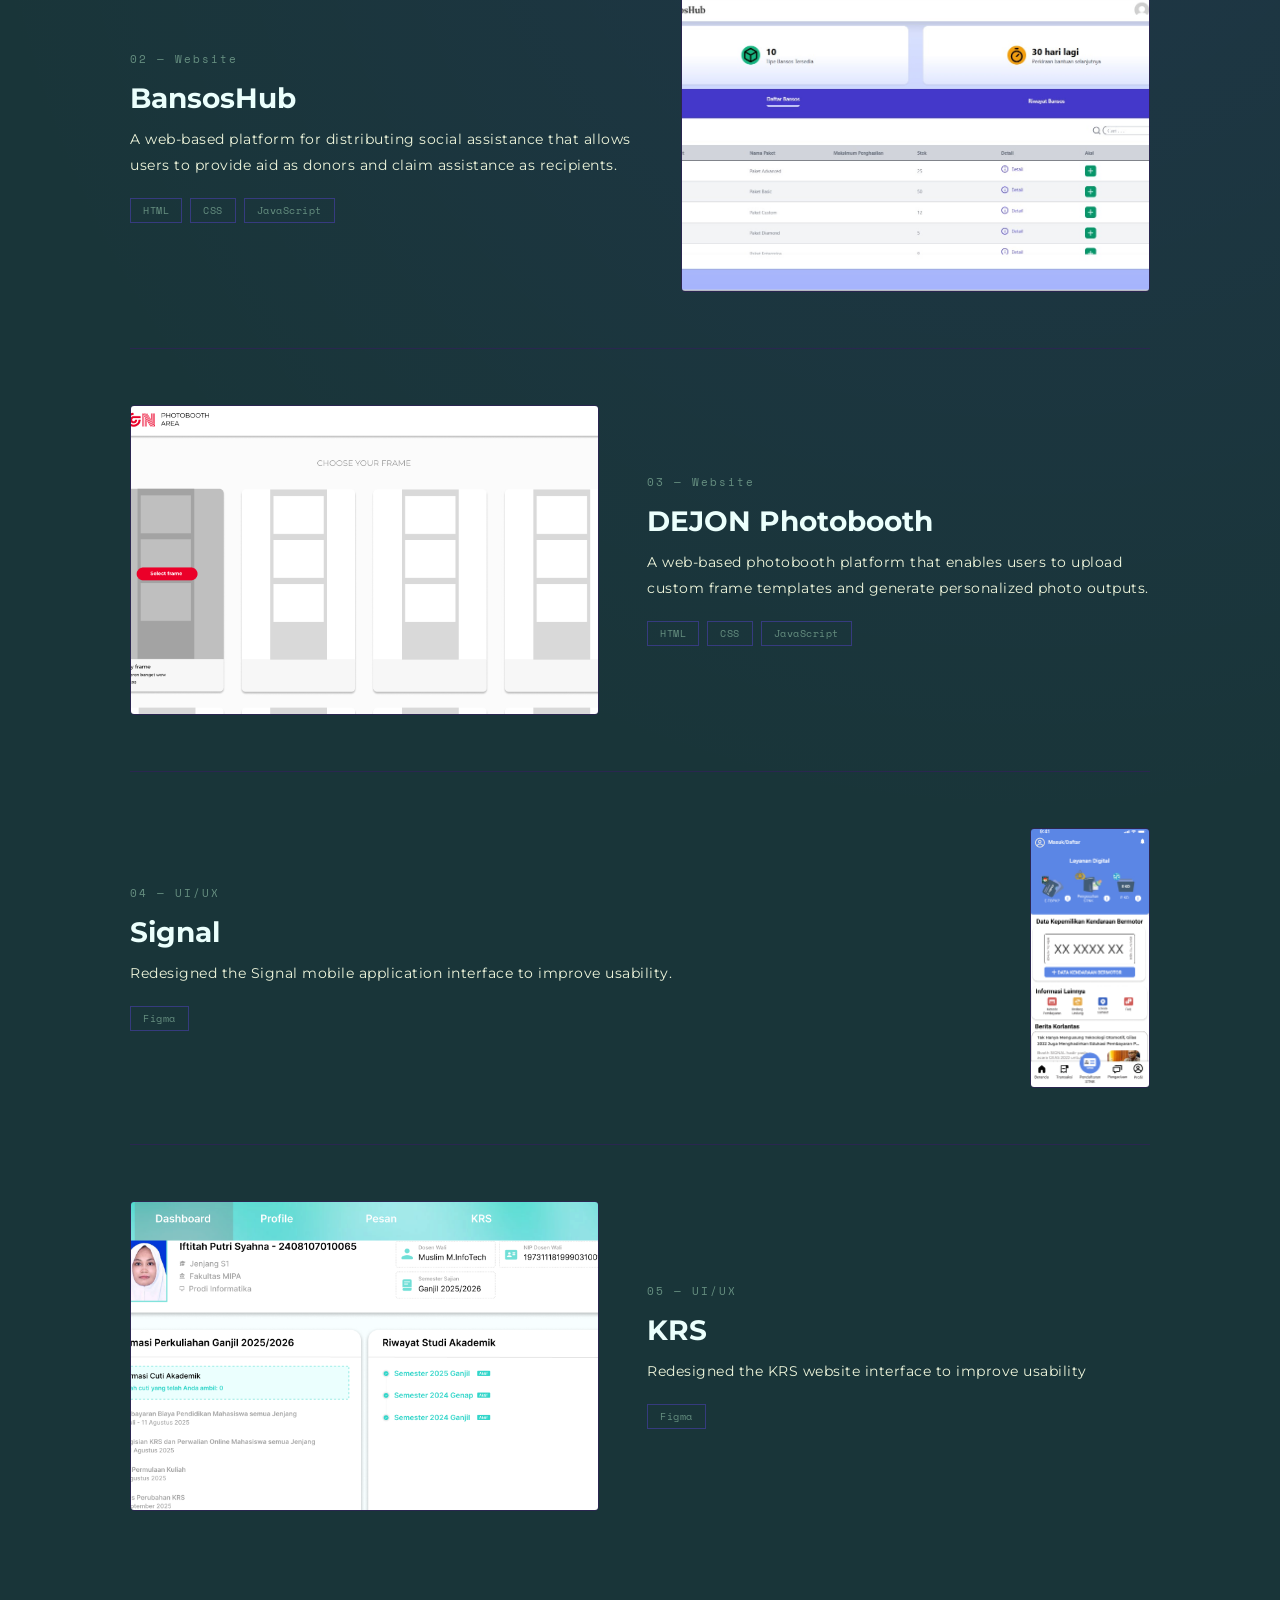
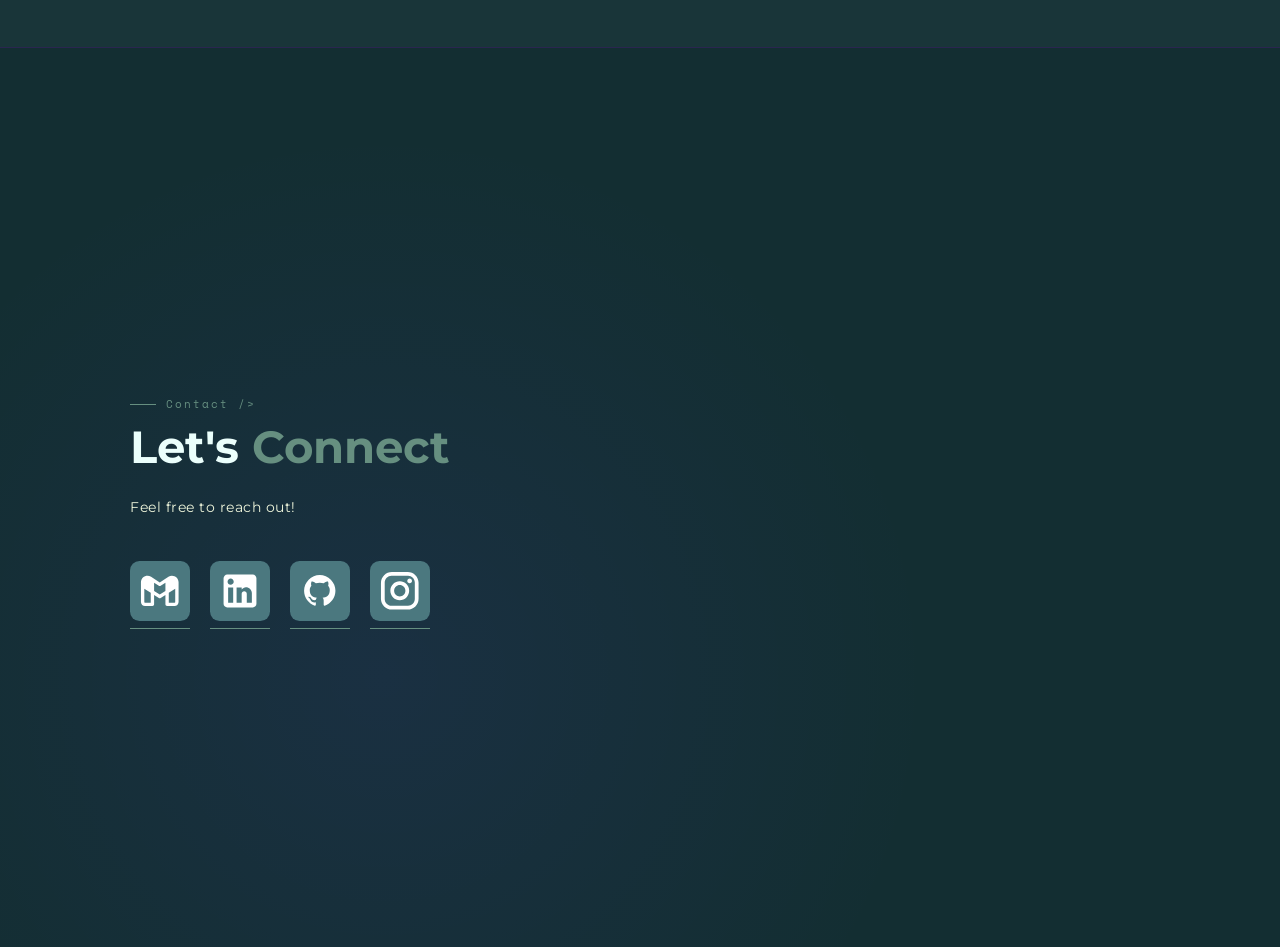
==== commit c6dd2a27: "cm ada salah judul dikit" ====
--- a/index.html
+++ b/index.html
@@ -95,7 +95,7 @@
            onerror="this.style.display='none'; this.nextElementSibling.style.display='flex'">
       <div class="img-placeholder" style="display:none;">DEJON Pb Preview</div>
       <div class="project-content">
-        <div class="project-num">03 — UI/UX</div>
+        <div class="project-num">03 — Website</div>
         <h3>DEJON Photobooth</h3>
         <p>A web-based photobooth platform that enables users to upload custom frame templates and generate personalized photo outputs.</p>
         <div class="project-tags">
